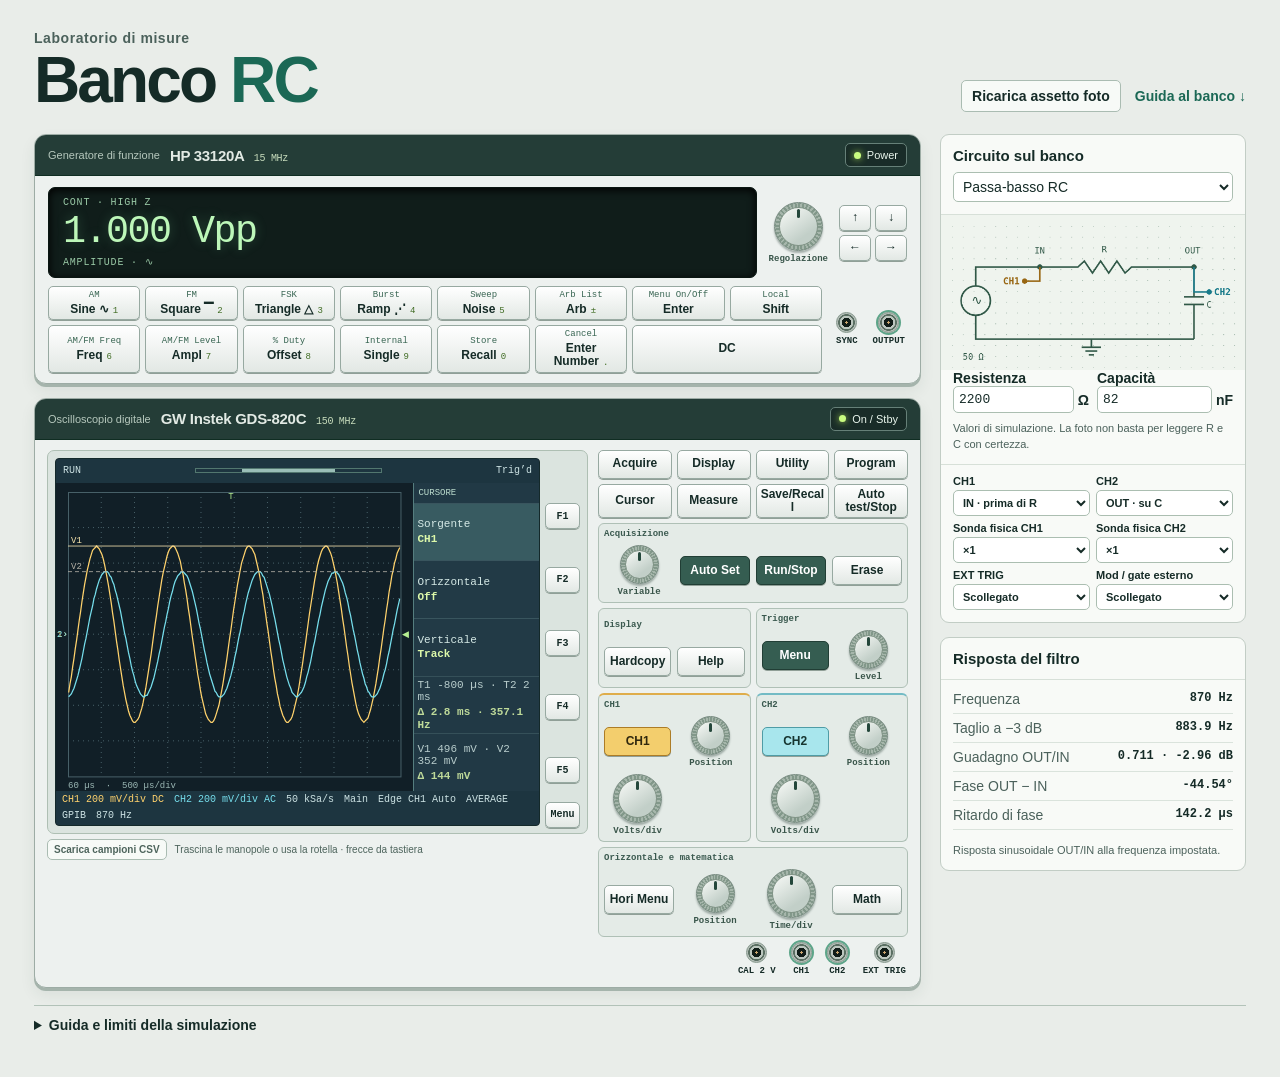
==== index.html @ 1a9d41ec "Aggiunge il simulatore Banco RC" ====
<!doctype html>
<html lang="it">
  <head>
    <meta charset="utf-8" />
    <meta name="viewport" content="width=device-width,initial-scale=1" />
    <title>Banco RC · Laboratorio di misure</title>
    <link rel="stylesheet" href="style.css" />
    <script defer src="physics.js"></script>
    <script defer src="bench.js"></script>
  </head>
  <body>
    <main class="bench">
      <header class="masthead">
        <div>
          <p class="kicker">Laboratorio di misure</p>
          <h1>Banco <em>RC</em></h1>
        </div>
        <div class="mast-actions">
          <button type="button" id="reset-lab">Ricarica assetto foto</button
          ><a href="#guide">Guida al banco ↓</a>
        </div>
      </header>
      <div class="workbench">
        <div class="stack">
          <section class="instrument generator" aria-labelledby="gen-title">
            <header class="rail">
              <span>Generatore di funzione</span>
              <h2 id="gen-title">HP 33120A <small>15 MHz</small></h2>
              <button id="g-power" class="power" title="Accensione generatore">
                <i></i> Power
              </button>
            </header>
            <div class="gen-body">
              <div class="generator-screen" id="generator-screen">
                <div class="g-status" id="g-status"></div>
                <output class="g-reading" id="g-reading"></output>
                <div class="g-bottom" id="g-bottom"></div>
              </div>
              <div class="gen-manual" id="gen-manual"></div>
            </div>
            <div class="gen-bottom">
              <div class="gen-keys" id="gen-keys"></div>
              <div class="g-jacks" id="g-jacks"></div>
            </div>
          </section>
          <section class="instrument scope" aria-labelledby="scope-title">
            <header class="rail">
              <span>Oscilloscopio digitale</span>
              <h2 id="scope-title">
                GW Instek GDS-820C <small>150 MHz</small>
              </h2>
              <button id="s-power" class="power" title="Accensione o standby">
                <i></i> On / Stby
              </button>
            </header>
            <div class="scope-body">
              <div class="scope-left">
                <div class="scope-monitor">
                  <div class="lcd" id="lcd">
                    <div class="lcd-top">
                      <span id="run-state">RUN</span
                      ><span class="memory" aria-hidden="true"></span
                      ><span id="trigger-state"></span>
                    </div>
                    <div class="lcd-body">
                      <canvas
                        id="trace"
                        aria-label="Graticolo e forme d’onda di CH1 e CH2"
                      ></canvas>
                      <div id="screen-menu" class="screen-menu"></div>
                      <pre
                        class="help-pane"
                        id="help-pane"
                        hidden
                        tabindex="0"
                      ></pre>
                    </div>
                    <div class="lcd-status" id="lcd-status"></div>
                  </div>
                  <div id="scope-soft" class="scope-soft"></div>
                </div>
                <div class="under-screen">
                  <button id="csv" type="button">Scarica campioni CSV</button
                  ><span
                    >Trascina le manopole o usa la rotella · frecce da
                    tastiera</span
                  >
                </div>
              </div>
              <div class="scope-controls" id="scope-controls"></div>
            </div>
            <div class="scope-jacks" id="scope-jacks"></div>
          </section>
        </div>
        <aside class="sidebar">
          <section class="lab-card">
            <header>
              <h2>Circuito sul banco</h2>
              <label for="circuit" class="sr-only"
                >Configurazione circuito</label
              ><select id="circuit">
                <option value="rc">Passa-basso RC</option>
                <option value="direct">Collegamento diretto</option>
                <option value="open">Uscita scollegata</option>
              </select>
            </header>
            <canvas
              id="schematic"
              width="560"
              height="286"
              role="img"
              aria-label="Schema elettrico con resistenza in serie, condensatore verso massa e nodi IN e OUT"
            ></canvas>
            <div class="parameter-row" id="parameters">
              <label
                >Resistenza
                <span
                  ><input
                    id="resistance"
                    type="number"
                    min="1"
                    max="10000000"
                    step="any"
                    value="2200"
                  />
                  Ω</span
                ></label
              ><label
                >Capacità
                <span
                  ><input
                    id="capacitance"
                    type="number"
                    min="0.001"
                    max="10000000"
                    step="any"
                    value="82"
                  />
                  nF</span
                ></label
              >
            </div>
            <p class="hint" id="lab-hint">
              Valori di simulazione. La foto non basta per leggere R e C con
              certezza.
            </p>
            <div class="patch" id="patch"></div>
          </section>
          <section class="lab-card">
            <header><h2>Risposta del filtro</h2></header>
            <dl class="results" id="response"></dl>
            <p class="hint" id="response-hint">
              Risposta sinusoidale OUT/IN alla frequenza impostata.
            </p>
          </section>
        </aside>
      </div>
      <p id="notice" class="notice" role="status" hidden></p>
      <details class="guide" id="guide">
        <summary>Guida e limiti della simulazione</summary>
        <div>
          <p>
            <b>Inizia dall’assetto foto.</b> Il generatore imposta 1 Vpp. Sul
            display dell’oscilloscopio si leggono 870 Hz, 200 mV/div sui due
            canali, 500 µs/div, 50 kSa/s, CH1 in DC, CH2 in AC e acquisizione
            Average. Il cablaggio CH1 su IN e CH2 su OUT è ricostruito dal
            montaggio e dalle tracce. High Z, 2,2 kΩ e 82 nF sono scelte del
            preset. La coppia R–C riproduce approssimativamente l’attenuazione e
            lo sfasamento visibili.
          </p>
          <p>
            <b>HP 33120A.</b> Freq, Ampl e Offset scelgono cosa regolare. Usa la
            manopola o Enter Number, poi le cifre verdi e una freccia per
            confermare l’unità. Shift attiva la funzione secondaria. Shift +
            Enter apre il menu. ↑ e ↓ cambiano livello, ← e → scorrono, Enter
            conferma. Shift + ← ritorna all’ultimo comando.
          </p>
          <p>
            <b>GDS-820C.</b> Le funzioni di misura appaiono accanto a F1–F5.
            VARIABLE regola la voce evidenziata. Run/Stop congela il record e
            consente di esplorarlo. Collega il fondo scala sonda del canale
            (Probe) all’attenuazione fisica selezionata nella sezione cablaggio.
          </p>
          <p>
            <b>Modello.</b> L’uscita del generatore ha 50 Ω fisici. Per il
            passa-basso, il carico nominale dei canali è 1 MΩ ∥ 22 pF in
            collegamento diretto. La scheda del filtro mostra il trasferimento
            ai nodi fisici prima dei controlli del display. Le misure a schermo
            derivano dai campioni e dipendono da finestra, trigger e scala.
          </p>
          <p>
            <b>Copertura.</b> La simulazione riproduce il flusso dei controlli
            di banco. Campionamento equivalente, filtri analogici,
            temporizzazione delle modulazioni, algoritmi firmware e sonde
            ×10/×100 sono approssimati. Porte, stampante e calibrazione vengono
            rappresentate come funzioni virtuali. La traduzione del display è
            parziale. I template Go-No Go usano i riferimenti locali, con
            confronto verticale. L’importazione FreeCapture e le porte fisiche
            restano fuori dalla simulazione. Il firmware installato nei due
            esemplari non è leggibile nelle foto.
          </p>
          <p>
            <a
              href="https://www.keysight.com/gn/en/assets/9018-06352/reference-guides/9018-06352.pdf"
              >Keysight 33120A · Quick Reference Guide, p. 1</a
            >
            ·
            <a
              href="https://www.keysight.com/content/dam/keysight/en/doc/gate/user-manuals/9018-04436.pdf"
              >Keysight 33120A · User’s Guide, pp. 3, 19–22, 30–33 e 53–114</a
            >
            ·
            <a
              href="https://www.gwinstek.com/en-US/products/downloadSeriesDownNew/12199/1057"
              >GW Instek GDS-800 · Operation Manual, pp. 12–67 e 73–77</a
            >
          </p>
        </div>
      </details>
    </main>
  </body>
</html>
---- style.css ----
:root {
  color-scheme: light;
  --paper: #e9ede9;
  --ink: #152b27;
  --accent: #1b6855;
  --quiet: #4b615b;
  --lime: #d1f395;
  --screen: #111e27;
  --line: #c2cdc5;
  --ch1: #ffd26c;
  --ch2: #76deec;
  --mono: ui-monospace, "SF Mono", Consolas, monospace;
}
* {
  box-sizing: border-box;
}
body {
  margin: 0;
  background: var(--paper);
  color: var(--ink);
  font-family: "Avenir Next", Avenir, "Segoe UI", sans-serif;
  font-size: 14px;
}
button,
input,
select {
  font: inherit;
}
a {
  color: var(--accent);
}
button {
  cursor: pointer;
}
button:disabled {
  cursor: default;
}
button:focus-visible,
a:focus-visible,
input:focus-visible,
select:focus-visible,
summary:focus-visible {
  outline: 3px solid #26a883;
  outline-offset: 3px;
}
button,
input,
select {
  border-radius: 5px;
}
button {
  color: inherit;
}
button:active {
  translate: 0 1px;
}
.bench {
  max-width: 1450px;
  padding: 30px 34px 44px;
  margin: auto;
}
.masthead {
  display: flex;
  justify-content: space-between;
  align-items: end;
  gap: 16px;
  margin-bottom: 22px;
}
.kicker {
  margin: 0 0 2px;
  color: var(--quiet);
  font-weight: 650;
  letter-spacing: 0.04em;
}
.masthead h1 {
  font-size: clamp(38px, 5vw, 66px);
  line-height: 1;
  letter-spacing: -0.045em;
  margin: 0;
  font-weight: 750;
}
.masthead em {
  color: var(--accent);
  font-style: normal;
}
.mast-actions {
  display: flex;
  gap: 14px;
  align-items: center;
  flex-wrap: wrap;
}
.mast-actions button,
.under-screen button {
  background: #f7faf7;
  border: 1px solid #aabcb2;
  padding: 7px 10px;
  font-weight: 600;
}
.mast-actions a {
  text-decoration: none;
  font-weight: 600;
}
.workbench {
  display: grid;
  grid-template-columns: minmax(0, 1fr) 306px;
  gap: 19px;
  align-items: start;
}
.stack,
.sidebar {
  display: grid;
  gap: 14px;
  min-width: 0;
}
.instrument {
  background: #edf1ef;
  border: 1px solid #9daca5;
  border-radius: 12px;
  overflow: hidden;
  box-shadow:
    0 3px 0 #a5b4ac,
    0 7px 15px #29433814;
  min-width: 0;
}
.rail {
  display: flex;
  gap: 10px;
  align-items: center;
  background: #243d37;
  padding: 8px 13px;
  color: #e2eae4;
  border-bottom: 1px solid #0f2d22;
}
.rail > span {
  font-size: 11px;
  color: #b6c8bd;
}
.rail h2 {
  font-size: 15px;
  margin: 0;
  letter-spacing: -0.02em;
}
.rail small {
  color: #c8ddbd;
  font: 10px var(--mono);
  margin-left: 6px;
  white-space: nowrap;
}
.power {
  margin-left: auto;
  background: #192c28;
  color: #e9f5ec;
  border: 1px solid #668078;
  display: flex;
  align-items: center;
  gap: 6px;
  font-size: 11px;
  padding: 5px 8px;
  white-space: nowrap;
}
.power i {
  width: 7px;
  height: 7px;
  background: #61786c;
  border-radius: 50%;
}
.power.live i {
  background: #c9fc80;
  box-shadow: 0 0 7px #a8d854;
}
.gen-body {
  display: grid;
  grid-template-columns: minmax(0, 1fr) auto;
  gap: 12px;
  padding: 11px 13px 8px;
}
.generator-screen {
  background: #101d1a;
  color: #bdf7b9;
  border: 1px solid #0a1612;
  box-shadow: inset 0 2px 9px #000;
  border-radius: 7px;
  padding: 9px 14px;
  min-height: 91px;
  display: flex;
  flex-direction: column;
  justify-content: space-between;
  font-family: var(--mono);
}
.g-status,
.g-bottom {
  font-size: 10px;
  color: #99c9a6;
  letter-spacing: 0.08em;
  min-height: 1.18em;
}
.g-reading {
  font-size: clamp(23px, 3vw, 39px);
  line-height: 1.2;
  letter-spacing: -0.04em;
  text-shadow: 0 0 12px #70d69c48;
  overflow-wrap: anywhere;
}
.gen-manual {
  display: flex;
  align-items: center;
  gap: 11px;
}
.gen-bottom {
  display: grid;
  grid-template-columns: minmax(0, 1fr) auto;
  padding: 0 13px 10px;
  gap: 12px;
}
.gen-keys {
  display: grid;
  grid-template-columns: repeat(8, minmax(0, 1fr));
  gap: 5px;
}
.key {
  min-width: 0;
  padding: 3px 4px;
  min-height: 33px;
  border: 1px solid #97a9a1;
  background: linear-gradient(#fff, #e2e8e4);
  box-shadow: 0 1px 0 #909f97;
  font-size: clamp(9px, 1vw, 12px);
  font-weight: 640;
  line-height: 1.1;
  overflow-wrap: anywhere;
}
.key .alt {
  display: block;
  font: 9px var(--mono);
  color: #386552;
  margin-bottom: 3px;
}
.key .digit {
  color: #406c24;
  font: 9px var(--mono);
  margin-left: 4px;
}
.key.slate,
.key.active {
  background: #355d51;
  border-color: #213e35;
  color: white;
}
.key.active .alt,
.key.active .digit {
  color: #d0f5ca;
}
.key.ch1.active {
  background: #f3ce6d;
  color: #30280e;
  border-color: #ac7c27;
}
.key.ch2.active {
  background: #a8e6ed;
  color: #163530;
  border-color: #4f9ca6;
}
.arrowpad {
  display: grid;
  grid-template-columns: repeat(2, 32px);
  gap: 4px;
}
.arrowpad .key {
  min-height: 26px;
}
.knob-wrap {
  display: flex;
  flex-direction: column;
  align-items: center;
  justify-content: center;
  gap: 3px;
  min-width: 0;
  text-align: center;
}
.dial {
  width: 39px;
  height: 39px;
  flex: 0 0 auto;
  border-radius: 50%;
  border: 1px solid #778a80;
  background: repeating-conic-gradient(#82988a 0deg 5deg, #a6b6ab 5deg 10deg);
  box-shadow: 0 2px 2px #172e2657;
  position: relative;
  touch-action: none;
  cursor: ns-resize;
  transform: rotate(var(--angle, 0deg));
}
.dial.large {
  width: 49px;
  height: 49px;
}
.dial::before {
  content: "";
  position: absolute;
  inset: 4px;
  border-radius: 50%;
  background: linear-gradient(145deg, #f8faf7, #c2cfc8 72%);
  border: 1px solid #819487;
}
.dial::after {
  content: "";
  position: absolute;
  width: 3px;
  height: 9px;
  top: 6px;
  left: calc(50% - 1.5px);
  background: #24473b;
  border-radius: 3px;
}
.knob-wrap span {
  font: 700 9px var(--mono);
  color: #39554a;
}
.g-jacks,
.scope-jacks {
  display: flex;
  gap: 11px;
  align-items: center;
}
.jack {
  border: 0;
  background: none;
  display: flex;
  flex-direction: column;
  align-items: center;
  gap: 3px;
  font: 700 9px var(--mono);
  padding: 2px;
  white-space: nowrap;
}
.jack i {
  width: 21px;
  height: 21px;
  border-radius: 50%;
  background: radial-gradient(
    circle,
    #caa46d 0 8%,
    #101c17 9% 34%,
    #bcc7bf 36% 49%,
    #5b7063 52% 60%,
    #b4bdb7 64% 77%,
    #596e61 78%
  );
  border: 1px solid #83968a;
}
.jack.connected i {
  box-shadow: 0 0 0 2px #5da589;
}
.scope-body {
  display: grid;
  grid-template-columns: minmax(0, 1fr) 36%;
  gap: 10px;
  padding: 10px 12px 0;
}
.scope-monitor {
  display: grid;
  grid-template-columns: minmax(0, 1fr) 35px;
  gap: 5px;
  background: #dbe4df;
  border: 1px solid #aebfb3;
  padding: 7px;
  border-radius: 7px;
}
.lcd {
  background: var(--screen);
  border: 1px solid #14292a;
  border-radius: 4px;
  overflow: hidden;
  color: #cce2e3;
  font: 10px var(--mono);
  min-width: 0;
}
.lcd-top {
  height: 24px;
  display: flex;
  gap: 7px;
  align-items: center;
  justify-content: space-between;
  padding: 0 7px;
  background: #1d3540;
  white-space: nowrap;
}
.memory {
  height: 5px;
  width: 40%;
  border: 1px solid #52776f;
  position: relative;
}
.memory::before {
  content: "";
  position: absolute;
  inset: 0 25%;
  background: #9abeb7;
}
.lcd-body {
  position: relative;
  display: grid;
  grid-template-columns: minmax(0, 1fr) 26%;
  height: clamp(218px, 24vw, 311px);
}
.no-menu .lcd-body {
  grid-template-columns: minmax(0, 1fr);
}
#trace {
  width: 100%;
  height: 100%;
  display: block;
  min-width: 0;
}
.screen-menu {
  background: #213945;
  display: grid;
  grid-template-rows: 20px repeat(5, minmax(0, 1fr));
  min-width: 0;
  border-left: 1px solid #557e7f;
}
.screen-menu[hidden],
.help-pane[hidden],
.notice[hidden] {
  display: none;
}
.screen-title {
  padding: 5px 4px;
  color: #bddecf;
  font-size: 9px;
  white-space: nowrap;
  overflow: hidden;
  text-overflow: ellipsis;
}
.softrow {
  border: 0;
  border-top: 1px solid #39555e;
  padding: 2px 3px;
  text-align: left;
  background: #223a46;
  color: #d5e9e6;
  border-radius: 0;
  white-space: normal;
  overflow: hidden;
  font: clamp(8px, 0.9vw, 11px) / 1.15 var(--mono);
}
.softrow b {
  display: block;
  margin-top: 2px;
  color: #ddf9aa;
  font-weight: 550;
  overflow-wrap: anywhere;
}
.softrow.selected {
  background: #385b61;
}
.softrow:disabled {
  opacity: 0.84;
}
.scope-soft {
  padding-top: 29px;
  display: grid;
  grid-template-rows: repeat(5, 1fr) 22px;
  gap: 4px;
  align-items: center;
}
.scope-soft .key {
  font: 700 10px var(--mono);
  min-height: 26px;
}
.lcd-status {
  display: flex;
  flex-wrap: wrap;
  align-items: center;
  gap: 5px 10px;
  min-height: 30px;
  padding: 4px 6px;
  background: #1d3540;
  line-height: 1.1;
}
.lcd-status span:first-child {
  color: var(--ch1);
}
.lcd-status span:nth-child(2) {
  color: var(--ch2);
}
.lcd.off .lcd-top,
.lcd.off .lcd-body,
.lcd.off .lcd-status {
  visibility: hidden;
}
.scope-controls {
  display: grid;
  grid-template-columns: repeat(4, minmax(0, 1fr));
  align-content: start;
  gap: 5px;
}
.scope-controls .key {
  min-height: 29px;
}
.control-group {
  grid-column: span 2;
  border: 1px solid #afc0b6;
  border-radius: 6px;
  padding: 5px;
  display: grid;
  grid-template-columns: repeat(2, minmax(0, 1fr));
  gap: 6px;
  align-items: center;
  background: #e4ebe7;
  min-width: 0;
}
.control-group.full {
  grid-column: span 4;
  grid-template-columns: repeat(4, minmax(0, 1fr));
}
.control-group h3 {
  grid-column: 1/-1;
  margin: 0;
  font: 700 9px var(--mono);
  color: #3a594f;
}
.section-ch1 {
  border-top: 2px solid #dfad4b;
}
.section-ch2 {
  border-top: 2px solid #73bbc5;
}
.span2 {
  grid-column: span 2;
}
.under-screen {
  display: flex;
  align-items: center;
  gap: 8px;
  flex-wrap: wrap;
  padding-top: 5px;
  color: #4d645c;
  font-size: 10px;
}
.under-screen button {
  padding: 4px 6px;
}
.scope-jacks {
  padding: 3px 12px 9px;
  justify-content: flex-end;
}
.lab-card {
  background: #f8faf7;
  border: 1px solid var(--line);
  border-radius: 9px;
  overflow: hidden;
}
.lab-card header {
  padding: 12px;
  display: grid;
  gap: 8px;
  border-bottom: 1px solid #d7e0d8;
}
.lab-card h2 {
  font-size: 15px;
  margin: 0;
}
.lab-card select,
.lab-card input {
  width: 100%;
  background: #fff;
  border: 1px solid #abbeb1;
  color: var(--ink);
  min-width: 0;
  padding: 5px;
}
.lab-card label {
  font-weight: 600;
}
.parameter-row {
  display: grid;
  grid-template-columns: 1fr 1fr;
  gap: 8px;
  padding: 0 12px;
}
.parameter-row label span {
  display: flex;
  align-items: center;
  gap: 4px;
}
.parameter-row input {
  font: 13px var(--mono);
}
#schematic {
  width: 100%;
  height: auto;
  display: block;
}
.hint {
  font-size: 11px;
  line-height: 1.4;
  color: var(--quiet);
  margin: 8px 12px 12px;
}
.patch {
  display: grid;
  grid-template-columns: 1fr 1fr;
  gap: 6px;
  padding: 10px 12px 12px;
  border-top: 1px solid #d7e0d8;
  font-size: 11px;
}
.patch label {
  display: grid;
  gap: 3px;
}
.results {
  margin: 0;
  padding: 5px 12px;
}
.results div {
  display: flex;
  justify-content: space-between;
  gap: 6px;
  padding: 6px 0;
  border-bottom: 1px solid #dae3dc;
}
.results dt {
  color: var(--quiet);
}
.results dd {
  margin: 0;
  font: 600 12px var(--mono);
  text-align: right;
}
.guide {
  margin-top: 17px;
  border-top: 1px solid #b3c3b9;
  padding-top: 11px;
}
.guide summary {
  font-weight: 650;
  cursor: pointer;
}
.guide div {
  max-width: 82ch;
}
.help-pane {
  margin: 0;
  position: absolute;
  inset: 0 26% 0 0;
  overflow: auto;
  white-space: pre-wrap;
  padding: 10px;
  background: #172b35;
  line-height: 1.6;
}
.no-menu .help-pane {
  right: 0;
}
.notice {
  position: fixed;
  bottom: 14px;
  right: 14px;
  z-index: 5;
  background: #233b35;
  color: #f5faf5;
  padding: 10px 14px;
  border-radius: 7px;
  max-width: min(400px, 90vw);
  box-shadow: 0 2px 8px #192b27;
}
.sr-only {
  position: absolute;
  width: 1px;
  height: 1px;
  overflow: hidden;
  clip-path: inset(50%);
}
@media (max-width: 1200px) {
  .workbench {
    grid-template-columns: minmax(0, 1fr) 250px;
  }
  .bench {
    padding-inline: 22px;
  }
}
@media (max-width: 1000px) {
  .workbench {
    grid-template-columns: 1fr;
  }
  .sidebar {
    grid-template-columns: 1fr 1fr;
  }
  .lcd-body {
    height: clamp(230px, 34vw, 330px);
  }
  .key {
    font-size: 11px;
  }
}
@media (max-width: 620px) {
  .bench {
    padding: 15px 9px 25px;
  }
  .mast-actions {
    font-size: 11px;
    gap: 6px;
    justify-content: end;
  }
  .masthead {
    align-items: center;
  }
  .rail > span {
    display: none;
  }
  .gen-keys {
    grid-template-columns: repeat(4, minmax(0, 1fr));
  }
  .gen-body,
  .gen-bottom {
    padding-inline: 8px;
    gap: 6px;
  }
  .generator-screen {
    padding-inline: 7px;
  }
  .scope-body {
    grid-template-columns: 1fr;
    padding-inline: 6px;
  }
  .scope-controls .key {
    min-height: 33px;
  }
  .scope-controls {
    grid-template-columns: repeat(4, minmax(0, 1fr));
  }
  .control-group.full {
    grid-template-columns: repeat(4, minmax(0, 1fr));
  }
  .sidebar {
    grid-template-columns: 1fr;
  }
  .lcd-body {
    height: 230px;
  }
  .screen-title {
    font-size: 8px;
  }
  .softrow {
    font-size: 9px;
  }
}
dialog {
  border: 1px solid #9eafa6;
  border-radius: 9px;
  box-shadow: 0 10px 35px #152b2744;
  background: #f7faf7;
  color: var(--ink);
  padding: 17px;
  max-width: min(360px, 90vw);
}
dialog::backdrop {
  background: #10272066;
}
dialog h2 {
  margin: 0;
  font-size: 18px;
}
dialog form,
dialog label {
  display: grid;
  gap: 8px;
}
dialog form > div {
  display: flex;
  justify-content: flex-end;
  gap: 8px;
}
dialog input,
dialog select {
  padding: 5px;
  border: 1px solid #a6b9af;
  color: var(--ink);
  background: white;
}

@media (max-width: 620px) {
  .masthead h1 {
    white-space: nowrap;
  }
}
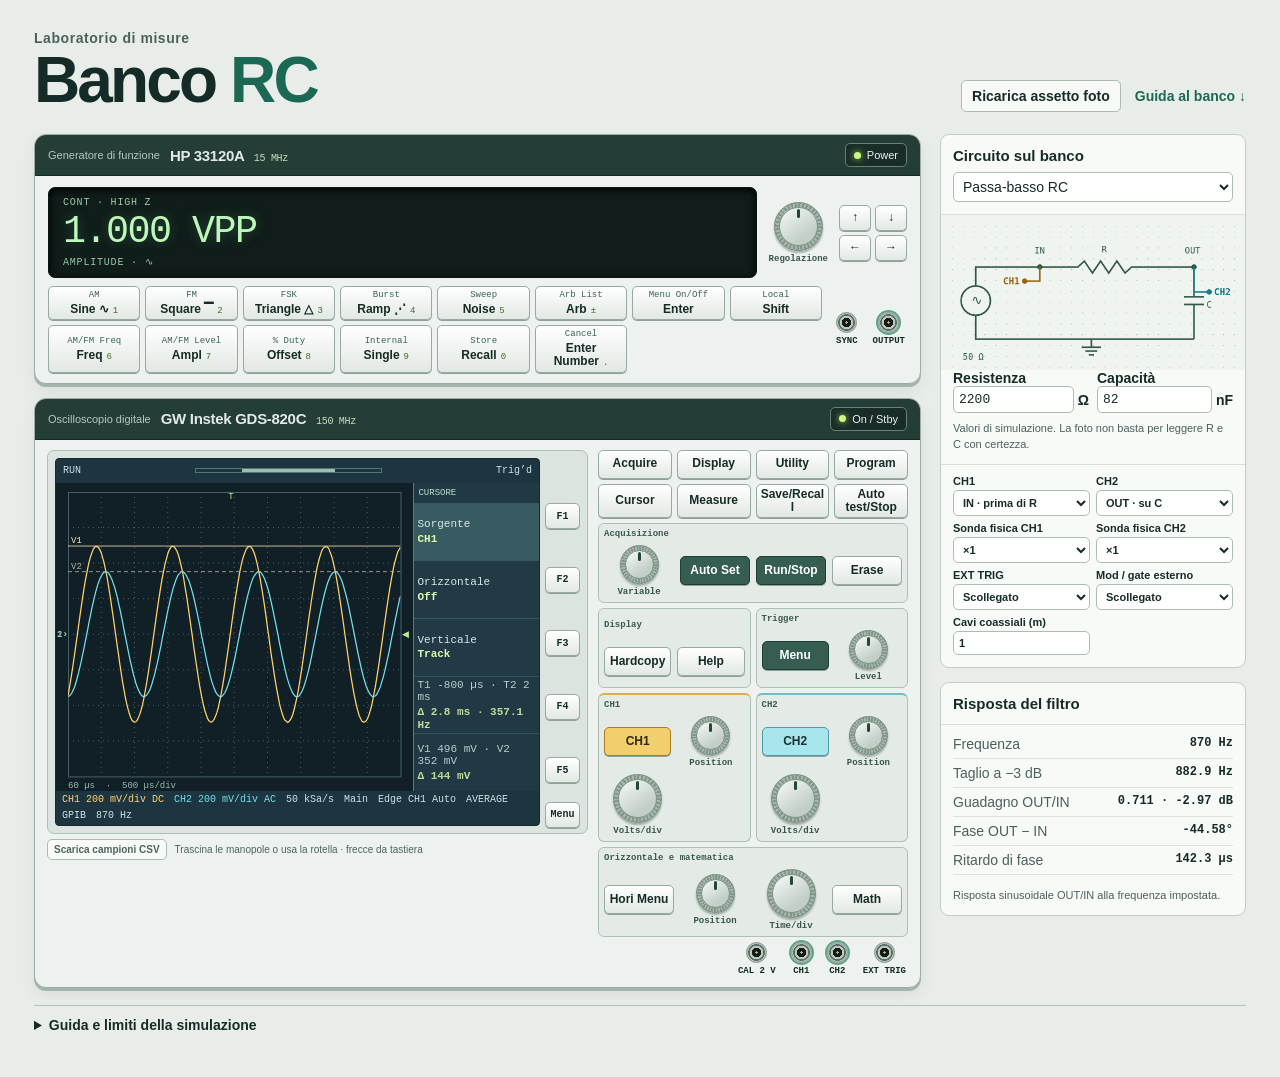
==== commit e3e12ded: "Rende l'acquisizione dell'oscilloscopio fedele allo strumento Campionamento secondo la tabella 5-2 d" ====
--- a/index.html
+++ b/index.html
@@ -182,22 +182,37 @@
             (Probe) all’attenuazione fisica selezionata nella sezione cablaggio.
           </p>
           <p>
-            <b>Modello.</b> L’uscita del generatore ha 50 Ω fisici. Per il
-            passa-basso, il carico nominale dei canali è 1 MΩ ∥ 22 pF in
-            collegamento diretto. La scheda del filtro mostra il trasferimento
-            ai nodi fisici prima dei controlli del display. Le misure a schermo
-            derivano dai campioni e dipendono da finestra, trigger e scala.
+            <b>Acquisizione.</b> Come nel GDS-820C reale, la frequenza di
+            campionamento dipende da Time/div e dalla lunghezza della memoria
+            (tabella 5-2 del manuale): con 500 punti vale 25 campioni per
+            divisione, fino a 100 MSa/s, e sotto 250 ns/div si passa al tempo
+            equivalente. L’ADC è a 8 bit con 25 livelli per divisione e satura
+            oltre ±5,12 divisioni. Il trigger è analogico e la memoria circolare
+            deve riempire pre-trigger e post-trigger prima di mostrare la
+            traccia: a 100 ms/div servono 2 s. Lo strumento elabora sempre 500
+            punti e ne disegna 25 per divisione; misure e FFT usano i 500 punti.
+            Con l’acquisizione ferma si esplora il record fino a sette scatti
+            più veloci di Time/div. In Sample il campionamento lento produce
+            aliasing; Peak Detect conserva gli estremi; Average fa la media di N
+            acquisizioni.
+          </p>
+          <p>
+            <b>Modello fisico.</b> Il generatore ha 50 Ω d’uscita. Ogni ingresso
+            vale 1 MΩ ∥ 22 pF, la sonda ×10 10 MΩ ∥ 13 pF. I cavi coassiali
+            aggiungono circa 101 pF/m e limitano banda e tempo di salita: con
+            circa 2 m di cavo si ritrovano i 23 ns e il taglio vicino a 15 MHz
+            misurati in laboratorio. Lo stadio d’ingresso ha banda di 150 MHz
+            (20 MHz con BW Limit) e in AC un passa-alto a 10 Hz. Un piccolo
+            rumore d’ingresso, stimato, rende visibili quantizzazione e medie.
           </p>
           <p>
             <b>Copertura.</b> La simulazione riproduce il flusso dei controlli
-            di banco. Campionamento equivalente, filtri analogici,
-            temporizzazione delle modulazioni, algoritmi firmware e sonde
-            ×10/×100 sono approssimati. Porte, stampante e calibrazione vengono
-            rappresentate come funzioni virtuali. La traduzione del display è
-            parziale. I template Go-No Go usano i riferimenti locali, con
-            confronto verticale. L’importazione FreeCapture e le porte fisiche
-            restano fuori dalla simulazione. Il firmware installato nei due
-            esemplari non è leggibile nelle foto.
+            di banco. Restano approssimati gli algoritmi firmware, il tempo di
+            salita intrinseco del generatore (dichiarato solo come inferiore a
+            20 ns) e le sonde ×100. Porte, stampante e calibrazione sono
+            virtuali. L’importazione FreeCapture e le porte fisiche restano
+            fuori dalla simulazione. Il DC del 33120A si ottiene tenendo premuto
+            Offset per più di 2 s, come sullo strumento.
           </p>
           <p>
             <a
--- a/style.css
+++ b/style.css
@@ -394,7 +394,7 @@
 .memory::before {
   content: "";
   position: absolute;
-  inset: 0 25%;
+  inset: 0 var(--view-right, 25%) 0 var(--view-left, 25%);
   background: #9abeb7;
 }
 .lcd-body {
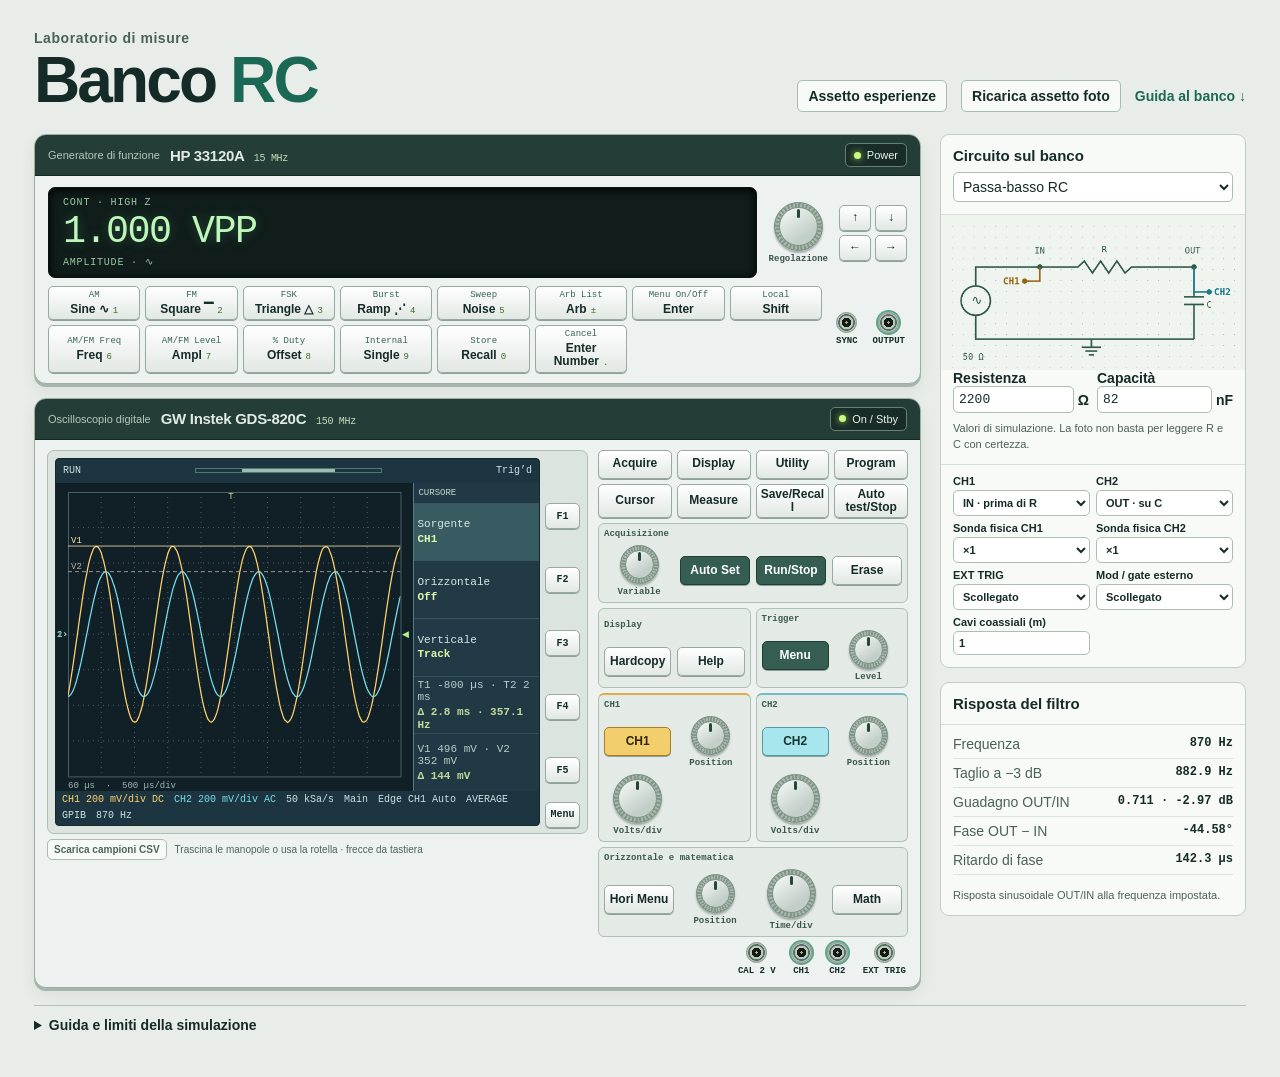
==== commit 95eeb43f: "Corregge gli errori trovati dalla revisione con cinque agenti Generatore: frecce di unità in V e in " ====
--- a/index.html
+++ b/index.html
@@ -16,7 +16,8 @@
           <h1>Banco <em>RC</em></h1>
         </div>
         <div class="mast-actions">
-          <button type="button" id="reset-lab">Ricarica assetto foto</button
+          <button type="button" id="lab-preset">Assetto esperienze</button
+          ><button type="button" id="reset-lab">Ricarica assetto foto</button
           ><a href="#guide">Guida al banco ↓</a>
         </div>
       </header>
--- a/style.css
+++ b/style.css
@@ -193,6 +193,20 @@
   color: #99c9a6;
   letter-spacing: 0.08em;
   min-height: 1.18em;
+}
+.g-reading .flash {
+  animation: digit-flash 1s steps(1) infinite;
+}
+@keyframes digit-flash {
+  50% {
+    opacity: 0.25;
+  }
+}
+@media (prefers-reduced-motion: reduce) {
+  .g-reading .flash {
+    animation: none;
+    text-decoration: underline;
+  }
 }
 .g-reading {
   font-size: clamp(23px, 3vw, 39px);
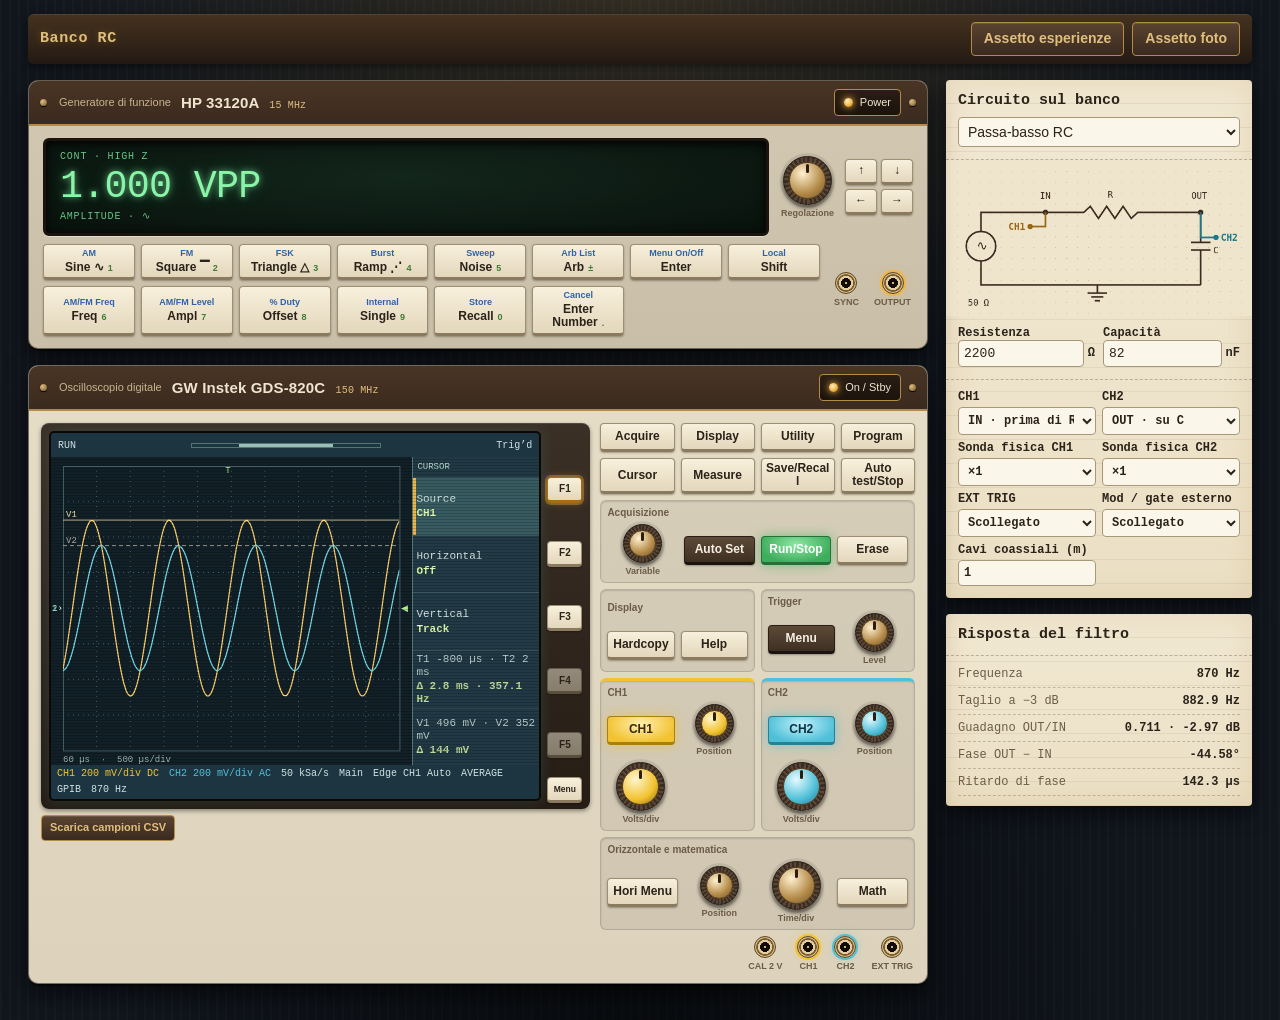
==== commit f4f841d4: "Rifà l'aspetto in stile laboratorio retrò Toglie il titolo, le note e la guida in fondo e lascia una" ====
--- a/index.html
+++ b/index.html
@@ -10,15 +10,11 @@
   </head>
   <body>
     <main class="bench">
-      <header class="masthead">
-        <div>
-          <p class="kicker">Laboratorio di misure</p>
-          <h1>Banco <em>RC</em></h1>
-        </div>
-        <div class="mast-actions">
+      <header class="toolbar">
+        <span class="product">Banco RC</span>
+        <div class="toolbar-actions">
           <button type="button" id="lab-preset">Assetto esperienze</button
-          ><button type="button" id="reset-lab">Ricarica assetto foto</button
-          ><a href="#guide">Guida al banco ↓</a>
+          ><button type="button" id="reset-lab">Assetto foto</button>
         </div>
       </header>
       <div class="workbench">
@@ -81,11 +77,7 @@
                   <div id="scope-soft" class="scope-soft"></div>
                 </div>
                 <div class="under-screen">
-                  <button id="csv" type="button">Scarica campioni CSV</button
-                  ><span
-                    >Trascina le manopole o usa la rotella · frecce da
-                    tastiera</span
-                  >
+                  <button id="csv" type="button">Scarica campioni CSV</button>
                 </div>
               </div>
               <div class="scope-controls" id="scope-controls"></div>
@@ -141,98 +133,15 @@
                 ></label
               >
             </div>
-            <p class="hint" id="lab-hint">
-              Valori di simulazione. La foto non basta per leggere R e C con
-              certezza.
-            </p>
             <div class="patch" id="patch"></div>
           </section>
           <section class="lab-card">
             <header><h2>Risposta del filtro</h2></header>
             <dl class="results" id="response"></dl>
-            <p class="hint" id="response-hint">
-              Risposta sinusoidale OUT/IN alla frequenza impostata.
-            </p>
           </section>
         </aside>
       </div>
       <p id="notice" class="notice" role="status" hidden></p>
-      <details class="guide" id="guide">
-        <summary>Guida e limiti della simulazione</summary>
-        <div>
-          <p>
-            <b>Inizia dall’assetto foto.</b> Il generatore imposta 1 Vpp. Sul
-            display dell’oscilloscopio si leggono 870 Hz, 200 mV/div sui due
-            canali, 500 µs/div, 50 kSa/s, CH1 in DC, CH2 in AC e acquisizione
-            Average. Il cablaggio CH1 su IN e CH2 su OUT è ricostruito dal
-            montaggio e dalle tracce. High Z, 2,2 kΩ e 82 nF sono scelte del
-            preset. La coppia R–C riproduce approssimativamente l’attenuazione e
-            lo sfasamento visibili.
-          </p>
-          <p>
-            <b>HP 33120A.</b> Freq, Ampl e Offset scelgono cosa regolare. Usa la
-            manopola o Enter Number, poi le cifre verdi e una freccia per
-            confermare l’unità. Shift attiva la funzione secondaria. Shift +
-            Enter apre il menu. ↑ e ↓ cambiano livello, ← e → scorrono, Enter
-            conferma. Shift + ← ritorna all’ultimo comando.
-          </p>
-          <p>
-            <b>GDS-820C.</b> Le funzioni di misura appaiono accanto a F1–F5.
-            VARIABLE regola la voce evidenziata. Run/Stop congela il record e
-            consente di esplorarlo. Collega il fondo scala sonda del canale
-            (Probe) all’attenuazione fisica selezionata nella sezione cablaggio.
-          </p>
-          <p>
-            <b>Acquisizione.</b> Come nel GDS-820C reale, la frequenza di
-            campionamento dipende da Time/div e dalla lunghezza della memoria
-            (tabella 5-2 del manuale): con 500 punti vale 25 campioni per
-            divisione, fino a 100 MSa/s, e sotto 250 ns/div si passa al tempo
-            equivalente. L’ADC è a 8 bit con 25 livelli per divisione e satura
-            oltre ±5,12 divisioni. Il trigger è analogico e la memoria circolare
-            deve riempire pre-trigger e post-trigger prima di mostrare la
-            traccia: a 100 ms/div servono 2 s. Lo strumento elabora sempre 500
-            punti e ne disegna 25 per divisione; misure e FFT usano i 500 punti.
-            Con l’acquisizione ferma si esplora il record fino a sette scatti
-            più veloci di Time/div. In Sample il campionamento lento produce
-            aliasing; Peak Detect conserva gli estremi; Average fa la media di N
-            acquisizioni.
-          </p>
-          <p>
-            <b>Modello fisico.</b> Il generatore ha 50 Ω d’uscita. Ogni ingresso
-            vale 1 MΩ ∥ 22 pF, la sonda ×10 10 MΩ ∥ 13 pF. I cavi coassiali
-            aggiungono circa 101 pF/m e limitano banda e tempo di salita: con
-            circa 2 m di cavo si ritrovano i 23 ns e il taglio vicino a 15 MHz
-            misurati in laboratorio. Lo stadio d’ingresso ha banda di 150 MHz
-            (20 MHz con BW Limit) e in AC un passa-alto a 10 Hz. Un piccolo
-            rumore d’ingresso, stimato, rende visibili quantizzazione e medie.
-          </p>
-          <p>
-            <b>Copertura.</b> La simulazione riproduce il flusso dei controlli
-            di banco. Restano approssimati gli algoritmi firmware, il tempo di
-            salita intrinseco del generatore (dichiarato solo come inferiore a
-            20 ns) e le sonde ×100. Porte, stampante e calibrazione sono
-            virtuali. L’importazione FreeCapture e le porte fisiche restano
-            fuori dalla simulazione. Il DC del 33120A si ottiene tenendo premuto
-            Offset per più di 2 s, come sullo strumento.
-          </p>
-          <p>
-            <a
-              href="https://www.keysight.com/gn/en/assets/9018-06352/reference-guides/9018-06352.pdf"
-              >Keysight 33120A · Quick Reference Guide, p. 1</a
-            >
-            ·
-            <a
-              href="https://www.keysight.com/content/dam/keysight/en/doc/gate/user-manuals/9018-04436.pdf"
-              >Keysight 33120A · User’s Guide, pp. 3, 19–22, 30–33 e 53–114</a
-            >
-            ·
-            <a
-              href="https://www.gwinstek.com/en-US/products/downloadSeriesDownNew/12199/1057"
-              >GW Instek GDS-800 · Operation Manual, pp. 12–67 e 73–77</a
-            >
-          </p>
-        </div>
-      </details>
     </main>
   </body>
 </html>
--- a/style.css
+++ b/style.css
@@ -1,33 +1,54 @@
+/* Banco RC: laboratorio retrò in penombra. Legno scuro, bachelite crema,
+   ottone, spie a incandescenza e fosfori verdi. Solo estetica: la
+   disposizione dei comandi resta quella degli strumenti. */
 :root {
-  color-scheme: light;
-  --paper: #e9ede9;
-  --ink: #152b27;
-  --accent: #1b6855;
-  --quiet: #4b615b;
-  --lime: #d1f395;
+  color-scheme: dark;
+  --night: #11161d;
+  --wood: #3a2a1f;
+  --wood-dark: #241a13;
+  --brass: #b48a48;
+  --brass-light: #e0bf7d;
+  --lamp: #f2b544;
+  --lamp-soft: #f2b54455;
+  --bakelite: #efe5cf;
+  --bakelite-edge: #9d8f74;
+  --hp-panel: #c9bea7;
+  --gw-panel: #ddd3bc;
+  --parchment: #ebe0c5;
+  --ink: #2b2219;
+  --ink-quiet: #6b5c47;
+  --shift: #2f62a8;
+  --digit: #3e7d34;
+  --vfd: #8af5a8;
+  --ch1: #f2c230;
+  --ch2: #4fc0d8;
+  --run: #3fae5c;
+  --stop: #d2483c;
   --screen: #111e27;
-  --line: #c2cdc5;
-  --ch1: #ffd26c;
-  --ch2: #76deec;
-  --mono: ui-monospace, "SF Mono", Consolas, monospace;
+  --ui: "Trebuchet MS", "Gill Sans", "Segoe UI", sans-serif;
+  --type: "Courier New", Courier, monospace;
+  --display: ui-monospace, "SF Mono", Consolas, monospace;
 }
 * {
   box-sizing: border-box;
 }
 body {
   margin: 0;
-  background: var(--paper);
-  color: var(--ink);
-  font-family: "Avenir Next", Avenir, "Segoe UI", sans-serif;
-  font-size: 14px;
+  min-height: 100vh;
+  color: var(--bakelite);
+  font: 14px/1.4 var(--ui);
+  background-color: var(--night);
+  background-image:
+    radial-gradient(ellipse 70% 55% at 50% 0%, #f2b54424, transparent 70%),
+    radial-gradient(ellipse at 50% 120%, #00000099, transparent 60%),
+    repeating-linear-gradient(90deg, #ffffff05 0 2px, transparent 2px 9px);
 }
 button,
 input,
 select {
   font: inherit;
-}
-a {
-  color: var(--accent);
+  color: inherit;
+  border-radius: 4px;
 }
 button {
   cursor: pointer;
@@ -38,161 +59,213 @@
 button:focus-visible,
 a:focus-visible,
 input:focus-visible,
-select:focus-visible,
-summary:focus-visible {
-  outline: 3px solid #26a883;
-  outline-offset: 3px;
-}
-button,
-input,
-select {
-  border-radius: 5px;
-}
-button {
-  color: inherit;
-}
-button:active {
-  translate: 0 1px;
+select:focus-visible {
+  outline: 2px solid var(--lamp);
+  outline-offset: 2px;
+  box-shadow: 0 0 0 5px var(--lamp-soft);
 }
 .bench {
   max-width: 1450px;
-  padding: 30px 34px 44px;
   margin: auto;
-}
-.masthead {
-  display: flex;
+  padding: 14px 28px 36px;
+}
+
+/* Barra superiore: un listello di legno con due interruttori in ottone. */
+.toolbar {
+  display: flex;
+  align-items: center;
   justify-content: space-between;
-  align-items: end;
-  gap: 16px;
-  margin-bottom: 22px;
-}
-.kicker {
-  margin: 0 0 2px;
-  color: var(--quiet);
-  font-weight: 650;
+  gap: 12px;
+  margin-bottom: 16px;
+  padding: 8px 12px;
+  border-radius: 6px;
+  background: linear-gradient(#45321f, var(--wood-dark));
+  box-shadow:
+    inset 0 1px 0 #ffffff14,
+    0 3px 10px #00000080;
+}
+.product {
+  font: 600 15px var(--type);
   letter-spacing: 0.04em;
-}
-.masthead h1 {
-  font-size: clamp(38px, 5vw, 66px);
-  line-height: 1;
-  letter-spacing: -0.045em;
-  margin: 0;
-  font-weight: 750;
-}
-.masthead em {
-  color: var(--accent);
-  font-style: normal;
-}
-.mast-actions {
-  display: flex;
-  gap: 14px;
-  align-items: center;
+  color: var(--brass-light);
+  text-shadow: 0 0 8px #f2b54440;
+}
+.toolbar-actions {
+  display: flex;
+  gap: 8px;
   flex-wrap: wrap;
 }
-.mast-actions button,
+.toolbar-actions button,
 .under-screen button {
-  background: #f7faf7;
-  border: 1px solid #aabcb2;
-  padding: 7px 10px;
+  padding: 6px 12px;
+  border: 1px solid var(--brass);
+  background: linear-gradient(#5a4330, #3a2a1f);
+  color: var(--brass-light);
   font-weight: 600;
-}
-.mast-actions a {
-  text-decoration: none;
-  font-weight: 600;
-}
+  box-shadow: inset 0 1px 0 #ffffff1c;
+  transition:
+    background-color 0.15s,
+    box-shadow 0.15s,
+    color 0.15s;
+}
+.toolbar-actions button:hover,
+.under-screen button:hover:not(:disabled) {
+  color: #fff3d6;
+  box-shadow:
+    inset 0 1px 0 #ffffff26,
+    0 0 10px var(--lamp-soft);
+}
+.toolbar-actions button:active,
+.under-screen button:active:not(:disabled) {
+  translate: 0 1px;
+  box-shadow: inset 0 2px 4px #00000080;
+}
+.under-screen button:disabled {
+  opacity: 0.45;
+}
+
 .workbench {
   display: grid;
   grid-template-columns: minmax(0, 1fr) 306px;
-  gap: 19px;
+  gap: 18px;
   align-items: start;
 }
 .stack,
 .sidebar {
   display: grid;
-  gap: 14px;
+  gap: 16px;
   min-width: 0;
 }
+
+/* Strumenti: pannelli di bachelite con cornice di legno e viti d'ottone. */
 .instrument {
-  background: #edf1ef;
-  border: 1px solid #9daca5;
-  border-radius: 12px;
+  position: relative;
+  min-width: 0;
   overflow: hidden;
-  box-shadow:
-    0 3px 0 #a5b4ac,
-    0 7px 15px #29433814;
-  min-width: 0;
+  color: var(--ink);
+  border-radius: 10px;
+  border: 1px solid #00000080;
+  box-shadow:
+    inset 0 1px 0 #ffffff66,
+    0 10px 24px #000000a6,
+    0 2px 0 #00000080;
+}
+.generator {
+  background: linear-gradient(#d3c8b1, var(--hp-panel));
+}
+.scope {
+  background: linear-gradient(#e6ddc7, var(--gw-panel));
 }
 .rail {
-  display: flex;
+  position: relative;
+  display: flex;
+  align-items: center;
   gap: 10px;
-  align-items: center;
-  background: #243d37;
-  padding: 8px 13px;
-  color: #e2eae4;
-  border-bottom: 1px solid #0f2d22;
+  padding: 8px 14px 8px 30px;
+  color: var(--bakelite);
+  background: linear-gradient(#4a3524, var(--wood));
+  border-bottom: 2px solid var(--brass);
+}
+.rail::before,
+.rail::after {
+  content: "";
+  position: absolute;
+  top: 50%;
+  width: 7px;
+  height: 7px;
+  margin-top: -3.5px;
+  border-radius: 50%;
+  background: radial-gradient(circle at 35% 35%, var(--brass-light), #6c5228);
+  box-shadow: 0 1px 1px #000;
+}
+.rail::before {
+  left: 11px;
+}
+.rail::after {
+  right: 11px;
 }
 .rail > span {
   font-size: 11px;
-  color: #b6c8bd;
+  color: #c9b48f;
 }
 .rail h2 {
-  font-size: 15px;
   margin: 0;
-  letter-spacing: -0.02em;
+  font: 700 15px var(--ui);
+  letter-spacing: 0.01em;
 }
 .rail small {
-  color: #c8ddbd;
-  font: 10px var(--mono);
   margin-left: 6px;
+  font: 10px var(--type);
+  color: var(--brass-light);
   white-space: nowrap;
 }
 .power {
   margin-left: auto;
-  background: #192c28;
-  color: #e9f5ec;
-  border: 1px solid #668078;
-  display: flex;
-  align-items: center;
-  gap: 6px;
+  margin-right: 12px;
+  display: flex;
+  align-items: center;
+  gap: 7px;
+  padding: 5px 9px;
   font-size: 11px;
-  padding: 5px 8px;
   white-space: nowrap;
+  color: var(--bakelite);
+  background: linear-gradient(#2a1e15, #1b130d);
+  border: 1px solid var(--brass);
 }
 .power i {
-  width: 7px;
-  height: 7px;
-  background: #61786c;
+  width: 9px;
+  height: 9px;
   border-radius: 50%;
+  background: #4b2c22;
+  box-shadow: inset 0 1px 2px #000;
+  transition:
+    background-color 0.2s,
+    box-shadow 0.2s;
 }
 .power.live i {
-  background: #c9fc80;
-  box-shadow: 0 0 7px #a8d854;
-}
+  background: radial-gradient(circle at 40% 35%, #fff2c8, var(--lamp) 55%, #b46d12);
+  box-shadow:
+    0 0 6px var(--lamp),
+    0 0 14px var(--lamp-soft);
+}
+
+/* Generatore: display a fluorescenza e legende blu (Shift) e verdi (cifre). */
 .gen-body {
   display: grid;
   grid-template-columns: minmax(0, 1fr) auto;
   gap: 12px;
-  padding: 11px 13px 8px;
+  padding: 12px 14px 8px;
 }
 .generator-screen {
-  background: #101d1a;
-  color: #bdf7b9;
-  border: 1px solid #0a1612;
-  box-shadow: inset 0 2px 9px #000;
-  border-radius: 7px;
-  padding: 9px 14px;
-  min-height: 91px;
   display: flex;
   flex-direction: column;
   justify-content: space-between;
-  font-family: var(--mono);
+  min-height: 91px;
+  padding: 9px 14px;
+  font-family: var(--display);
+  color: var(--vfd);
+  background: radial-gradient(ellipse at 50% 40%, #13261c, #08110c);
+  border: 3px solid #1b130d;
+  border-radius: 6px;
+  box-shadow:
+    inset 0 2px 10px #000,
+    0 1px 0 #ffffff66;
 }
 .g-status,
 .g-bottom {
+  min-height: 1.18em;
   font-size: 10px;
-  color: #99c9a6;
   letter-spacing: 0.08em;
-  min-height: 1.18em;
+  color: #67c486;
+}
+.g-reading {
+  font-size: clamp(23px, 3vw, 39px);
+  line-height: 1.2;
+  letter-spacing: -0.02em;
+  text-shadow:
+    0 0 6px #8af5a8aa,
+    0 0 18px #3ddc7a55;
+  overflow-wrap: anywhere;
 }
 .g-reading .flash {
   animation: digit-flash 1s steps(1) infinite;
@@ -208,13 +281,6 @@
     text-decoration: underline;
   }
 }
-.g-reading {
-  font-size: clamp(23px, 3vw, 39px);
-  line-height: 1.2;
-  letter-spacing: -0.04em;
-  text-shadow: 0 0 12px #70d69c48;
-  overflow-wrap: anywhere;
-}
 .gen-manual {
   display: flex;
   align-items: center;
@@ -223,56 +289,142 @@
 .gen-bottom {
   display: grid;
   grid-template-columns: minmax(0, 1fr) auto;
-  padding: 0 13px 10px;
   gap: 12px;
+  padding: 0 14px 12px;
 }
 .gen-keys {
   display: grid;
   grid-template-columns: repeat(8, minmax(0, 1fr));
-  gap: 5px;
-}
+  gap: 6px;
+}
+
+/* Tasti in bachelite: si abbassano quando premuti, si accendono come spie. */
 .key {
   min-width: 0;
+  min-height: 33px;
   padding: 3px 4px;
-  min-height: 33px;
-  border: 1px solid #97a9a1;
-  background: linear-gradient(#fff, #e2e8e4);
-  box-shadow: 0 1px 0 #909f97;
-  font-size: clamp(9px, 1vw, 12px);
-  font-weight: 640;
-  line-height: 1.1;
+  font: 600 clamp(9px, 1vw, 12px) / 1.1 var(--ui);
+  color: var(--ink);
   overflow-wrap: anywhere;
+  background: linear-gradient(#f8f0dc, #e3d7bc);
+  border: 1px solid var(--bakelite-edge);
+  border-bottom: 3px solid #8a7b60;
+  box-shadow: 0 1px 2px #0000004d;
+  transition:
+    background 0.12s,
+    color 0.12s,
+    box-shadow 0.12s,
+    border-color 0.12s;
+}
+.key:hover:not(:disabled) {
+  background: linear-gradient(#fff8e8, #ece1c7);
+  box-shadow:
+    0 1px 2px #0000004d,
+    0 0 0 2px #f2b54433;
+}
+.key:active:not(:disabled) {
+  translate: 0 2px;
+  border-bottom-width: 1px;
+  box-shadow: inset 0 2px 4px #00000059;
+}
+.key:disabled {
+  opacity: 0.5;
 }
 .key .alt {
   display: block;
-  font: 9px var(--mono);
-  color: #386552;
   margin-bottom: 3px;
+  font: 600 9px var(--ui);
+  color: var(--shift);
+  transition:
+    color 0.12s,
+    background-color 0.12s;
 }
 .key .digit {
-  color: #406c24;
-  font: 9px var(--mono);
   margin-left: 4px;
-}
-.key.slate,
+  font: 700 9px var(--ui);
+  color: var(--digit);
+  transition:
+    color 0.12s,
+    background-color 0.12s;
+}
+/* Shift acceso: le funzioni blu si illuminano, le principali si attenuano. */
+.generator.shift .gen-keys .key {
+  color: #8d8270;
+}
+.generator.shift .gen-keys .key .alt {
+  color: #fff;
+  background: var(--shift);
+  border-radius: 3px;
+  box-shadow: 0 0 8px #2f62a899;
+}
+/* Enter Number: le cifre verdi diventano i tasti del tastierino. */
+.generator.entry .gen-keys .key .digit {
+  padding: 0 4px;
+  color: #fff;
+  background: var(--digit);
+  border-radius: 3px;
+  box-shadow: 0 0 8px #3e7d3499;
+}
+.key.slate {
+  color: #f6f0e2;
+  background: linear-gradient(#5d4a37, #3e3024);
+  border-color: #2a1f16;
+  border-bottom-color: #1b130d;
+}
+.key.slate:hover:not(:disabled) {
+  background: linear-gradient(#6b5641, #47372a);
+}
+/* Spie: ambra per i tasti attivi, verde e rosso per Run/Stop. */
 .key.active {
-  background: #355d51;
-  border-color: #213e35;
-  color: white;
+  color: #2b1a05;
+  background: radial-gradient(ellipse at 50% 30%, #ffe3a3, var(--lamp) 70%);
+  border-color: #a66d14;
+  box-shadow:
+    0 0 10px var(--lamp-soft),
+    inset 0 0 6px #fff4d088;
 }
 .key.active .alt,
 .key.active .digit {
-  color: #d0f5ca;
+  color: #4a2e08;
+}
+#g-shift.active {
+  color: #fff;
+  background: radial-gradient(ellipse at 50% 30%, #6d9be0, var(--shift) 75%);
+  border-color: #1f467d;
+  box-shadow: 0 0 12px #2f62a8aa;
+}
+#g-shift.active .alt {
+  color: #e2ecff;
+}
+#s-run.active {
+  color: #fff;
+  background: radial-gradient(ellipse at 50% 30%, #8ee6a4, var(--run) 75%);
+  border-color: #23703a;
+  box-shadow: 0 0 12px #3fae5c99;
+}
+#s-run.stopped {
+  color: #fff;
+  background: radial-gradient(ellipse at 50% 30%, #f29a8f, var(--stop) 75%);
+  border-color: #8a2a22;
+  box-shadow: 0 0 12px #d2483c99;
 }
 .key.ch1.active {
-  background: #f3ce6d;
-  color: #30280e;
-  border-color: #ac7c27;
+  color: #3b2c05;
+  background: radial-gradient(ellipse at 50% 30%, #fff0b0, var(--ch1) 75%);
+  border-color: #a77f12;
+  box-shadow: 0 0 12px #f2c23099;
 }
 .key.ch2.active {
-  background: #a8e6ed;
-  color: #163530;
-  border-color: #4f9ca6;
+  color: #0c3440;
+  background: radial-gradient(ellipse at 50% 30%, #bff0fb, var(--ch2) 75%);
+  border-color: #2b7f93;
+  box-shadow: 0 0 12px #4fc0d899;
+}
+#s-math.active {
+  color: #3a0f38;
+  background: radial-gradient(ellipse at 50% 30%, #fbd6f9, #e59ce1 75%);
+  border-color: #a25a9e;
+  box-shadow: 0 0 12px #e59ce199;
 }
 .arrowpad {
   display: grid;
@@ -282,6 +434,8 @@
 .arrowpad .key {
   min-height: 26px;
 }
+
+/* Manopole zigrinate con cappuccio in ottone; colorate sui canali. */
 .knob-wrap {
   display: flex;
   flex-direction: column;
@@ -292,17 +446,28 @@
   text-align: center;
 }
 .dial {
+  position: relative;
+  flex: 0 0 auto;
   width: 39px;
   height: 39px;
-  flex: 0 0 auto;
   border-radius: 50%;
-  border: 1px solid #778a80;
-  background: repeating-conic-gradient(#82988a 0deg 5deg, #a6b6ab 5deg 10deg);
-  box-shadow: 0 2px 2px #172e2657;
-  position: relative;
+  border: 1px solid #1f1710;
+  background: repeating-conic-gradient(#3b2d22 0deg 6deg, #5a4636 6deg 12deg);
+  box-shadow:
+    0 3px 4px #0000008c,
+    0 0 0 3px #00000014;
   touch-action: none;
-  cursor: ns-resize;
+  cursor: grab;
   transform: rotate(var(--angle, 0deg));
+  transition: box-shadow 0.15s;
+}
+.dial:active {
+  cursor: grabbing;
+}
+.dial:hover {
+  box-shadow:
+    0 3px 4px #0000008c,
+    0 0 0 3px var(--lamp-soft);
 }
 .dial.large {
   width: 49px;
@@ -311,99 +476,131 @@
 .dial::before {
   content: "";
   position: absolute;
-  inset: 4px;
+  inset: 5px;
   border-radius: 50%;
-  background: linear-gradient(145deg, #f8faf7, #c2cfc8 72%);
-  border: 1px solid #819487;
+  background: radial-gradient(circle at 35% 30%, #fff1cf, var(--brass) 60%, #6e5429);
+  border: 1px solid #5b4422;
 }
 .dial::after {
   content: "";
   position: absolute;
+  top: 7px;
+  left: calc(50% - 1.5px);
   width: 3px;
   height: 9px;
-  top: 6px;
-  left: calc(50% - 1.5px);
-  background: #24473b;
   border-radius: 3px;
+  background: #2b1d10;
+}
+.section-ch1 .dial::before {
+  background: radial-gradient(circle at 35% 30%, #fff6cf, var(--ch1) 60%, #8f6d0c);
+}
+.section-ch2 .dial::before {
+  background: radial-gradient(circle at 35% 30%, #e6fbff, var(--ch2) 60%, #22758a);
 }
 .knob-wrap span {
-  font: 700 9px var(--mono);
-  color: #39554a;
-}
+  font: 600 9px var(--ui);
+  color: var(--ink-quiet);
+}
+
+/* Connettori BNC: l'anello si accende col colore del segnale collegato. */
 .g-jacks,
 .scope-jacks {
   display: flex;
+  align-items: center;
   gap: 11px;
-  align-items: center;
 }
 .jack {
+  display: flex;
+  flex-direction: column;
+  align-items: center;
+  gap: 3px;
+  padding: 2px;
   border: 0;
   background: none;
-  display: flex;
-  flex-direction: column;
-  align-items: center;
-  gap: 3px;
-  font: 700 9px var(--mono);
-  padding: 2px;
+  font: 700 9px var(--ui);
+  color: var(--ink-quiet);
   white-space: nowrap;
 }
 .jack i {
-  width: 21px;
-  height: 21px;
+  width: 22px;
+  height: 22px;
   border-radius: 50%;
+  border: 1px solid #5b4422;
   background: radial-gradient(
     circle,
-    #caa46d 0 8%,
-    #101c17 9% 34%,
-    #bcc7bf 36% 49%,
-    #5b7063 52% 60%,
-    #b4bdb7 64% 77%,
-    #596e61 78%
+    #d8b36b 0 8%,
+    #120c08 9% 34%,
+    #e3cf9f 36% 49%,
+    #7a5c30 52% 60%,
+    #d6bd85 64% 77%,
+    #6e5429 78%
   );
-  border: 1px solid #83968a;
+  transition: box-shadow 0.2s;
+}
+.jack:hover i {
+  box-shadow: 0 0 0 3px var(--lamp-soft);
 }
 .jack.connected i {
-  box-shadow: 0 0 0 2px #5da589;
-}
+  box-shadow:
+    0 0 0 2px var(--lamp),
+    0 0 10px var(--lamp-soft);
+}
+#bnc-ch1.connected i {
+  box-shadow:
+    0 0 0 2px var(--ch1),
+    0 0 10px #f2c23088;
+}
+#bnc-ch2.connected i {
+  box-shadow:
+    0 0 0 2px var(--ch2),
+    0 0 10px #4fc0d888;
+}
+
+/* Oscilloscopio: cornice scura e schermo con righe di scansione. */
 .scope-body {
   display: grid;
   grid-template-columns: minmax(0, 1fr) 36%;
   gap: 10px;
-  padding: 10px 12px 0;
+  padding: 12px 12px 0;
 }
 .scope-monitor {
   display: grid;
   grid-template-columns: minmax(0, 1fr) 35px;
-  gap: 5px;
-  background: #dbe4df;
-  border: 1px solid #aebfb3;
-  padding: 7px;
-  border-radius: 7px;
+  gap: 6px;
+  padding: 8px;
+  border-radius: 8px;
+  background: linear-gradient(#3b3026, #261d15);
+  box-shadow:
+    inset 0 1px 0 #ffffff1f,
+    0 2px 4px #00000066;
 }
 .lcd {
-  background: var(--screen);
-  border: 1px solid #14292a;
-  border-radius: 4px;
+  min-width: 0;
   overflow: hidden;
   color: #cce2e3;
-  font: 10px var(--mono);
-  min-width: 0;
+  font: 10px var(--display);
+  background: var(--screen);
+  border: 2px solid #0b0806;
+  border-radius: 5px;
+  box-shadow:
+    0 0 14px #4fc0d826,
+    inset 0 0 18px #000000a6;
 }
 .lcd-top {
+  display: flex;
+  align-items: center;
+  justify-content: space-between;
+  gap: 7px;
   height: 24px;
-  display: flex;
-  gap: 7px;
-  align-items: center;
-  justify-content: space-between;
   padding: 0 7px;
+  white-space: nowrap;
   background: #1d3540;
-  white-space: nowrap;
 }
 .memory {
+  position: relative;
+  width: 40%;
   height: 5px;
-  width: 40%;
   border: 1px solid #52776f;
-  position: relative;
 }
 .memory::before {
   content: "";
@@ -417,20 +614,27 @@
   grid-template-columns: minmax(0, 1fr) 26%;
   height: clamp(218px, 24vw, 311px);
 }
+.lcd-body::after {
+  content: "";
+  position: absolute;
+  inset: 0;
+  pointer-events: none;
+  background: repeating-linear-gradient(#00000000 0 2px, #0000002e 2px 3px);
+}
 .no-menu .lcd-body {
   grid-template-columns: minmax(0, 1fr);
 }
 #trace {
+  display: block;
   width: 100%;
   height: 100%;
-  display: block;
   min-width: 0;
 }
 .screen-menu {
-  background: #213945;
   display: grid;
   grid-template-rows: 20px repeat(5, minmax(0, 1fr));
   min-width: 0;
+  background: #213945;
   border-left: 1px solid #557e7f;
 }
 .screen-menu[hidden],
@@ -440,47 +644,54 @@
 }
 .screen-title {
   padding: 5px 4px;
+  overflow: hidden;
+  font-size: 9px;
   color: #bddecf;
-  font-size: 9px;
   white-space: nowrap;
+  text-overflow: ellipsis;
+}
+.softrow {
+  padding: 2px 3px;
   overflow: hidden;
-  text-overflow: ellipsis;
-}
-.softrow {
+  text-align: left;
+  white-space: normal;
+  font: clamp(8px, 0.9vw, 11px) / 1.15 var(--display);
+  color: #d5e9e6;
+  background: #223a46;
   border: 0;
   border-top: 1px solid #39555e;
-  padding: 2px 3px;
-  text-align: left;
-  background: #223a46;
-  color: #d5e9e6;
   border-radius: 0;
-  white-space: normal;
-  overflow: hidden;
-  font: clamp(8px, 0.9vw, 11px) / 1.15 var(--mono);
+  transition: background-color 0.12s;
+}
+.softrow:hover:not(:disabled) {
+  background: #2c4a57;
 }
 .softrow b {
   display: block;
   margin-top: 2px;
+  font-weight: 550;
   color: #ddf9aa;
-  font-weight: 550;
   overflow-wrap: anywhere;
 }
 .softrow.selected {
   background: #385b61;
+  box-shadow: inset 3px 0 0 var(--lamp);
 }
 .softrow:disabled {
   opacity: 0.84;
 }
-.scope-soft {
-  padding-top: 29px;
-  display: grid;
-  grid-template-rows: repeat(5, 1fr) 22px;
-  gap: 4px;
-  align-items: center;
-}
-.scope-soft .key {
-  font: 700 10px var(--mono);
-  min-height: 26px;
+.help-pane {
+  position: absolute;
+  inset: 0 26% 0 0;
+  margin: 0;
+  padding: 10px;
+  overflow: auto;
+  white-space: pre-wrap;
+  line-height: 1.6;
+  background: #172b35;
+}
+.no-menu .help-pane {
+  right: 0;
 }
 .lcd-status {
   display: flex;
@@ -489,8 +700,8 @@
   gap: 5px 10px;
   min-height: 30px;
   padding: 4px 6px;
+  line-height: 1.1;
   background: #1d3540;
-  line-height: 1.1;
 }
 .lcd-status span:first-child {
   color: var(--ch1);
@@ -503,26 +714,61 @@
 .lcd.off .lcd-status {
   visibility: hidden;
 }
+.scope-soft {
+  display: grid;
+  grid-template-rows: repeat(5, 1fr) 22px;
+  gap: 4px;
+  align-items: center;
+  padding-top: 29px;
+}
+.scope-soft .key {
+  min-height: 26px;
+  padding-inline: 0;
+  font: 700 10px var(--ui);
+  white-space: nowrap;
+  overflow-wrap: normal;
+}
+#menu-toggle {
+  font-size: 8.5px;
+}
+/* Il tasto F accanto alla voce selezionata si accende come la voce. */
+.scope-soft .key.selected {
+  border-color: #a66d14;
+  box-shadow:
+    0 0 0 2px var(--lamp-soft),
+    0 0 8px var(--lamp-soft);
+}
+.under-screen {
+  display: flex;
+  align-items: center;
+  gap: 8px;
+  padding-top: 6px;
+}
+.under-screen button {
+  padding: 4px 8px;
+  font-size: 11px;
+}
 .scope-controls {
   display: grid;
   grid-template-columns: repeat(4, minmax(0, 1fr));
   align-content: start;
-  gap: 5px;
+  gap: 6px;
 }
 .scope-controls .key {
   min-height: 29px;
 }
 .control-group {
   grid-column: span 2;
-  border: 1px solid #afc0b6;
+  display: grid;
+  grid-template-columns: repeat(2, minmax(0, 1fr));
+  align-items: center;
+  gap: 6px;
+  min-width: 0;
+  padding: 6px;
+  background: #00000010;
+  border: 1px solid #00000024;
   border-radius: 6px;
-  padding: 5px;
-  display: grid;
-  grid-template-columns: repeat(2, minmax(0, 1fr));
-  gap: 6px;
-  align-items: center;
-  background: #e4ebe7;
-  min-width: 0;
+  box-shadow: inset 0 1px 2px #00000026;
 }
 .control-group.full {
   grid-column: span 4;
@@ -531,67 +777,67 @@
 .control-group h3 {
   grid-column: 1/-1;
   margin: 0;
-  font: 700 9px var(--mono);
-  color: #3a594f;
+  font: 700 10px var(--ui);
+  color: var(--ink-quiet);
 }
 .section-ch1 {
-  border-top: 2px solid #dfad4b;
+  border-top: 3px solid var(--ch1);
 }
 .section-ch2 {
-  border-top: 2px solid #73bbc5;
-}
-.span2 {
-  grid-column: span 2;
-}
-.under-screen {
-  display: flex;
-  align-items: center;
+  border-top: 3px solid var(--ch2);
+}
+.scope-jacks {
+  justify-content: flex-end;
+  padding: 4px 12px 10px;
+}
+
+/* Schede laterali: fogli di quaderno battuti a macchina. */
+.lab-card {
+  overflow: hidden;
+  color: var(--ink);
+  border-radius: 4px;
+  background:
+    repeating-linear-gradient(#00000000 0 23px, #6b5c4718 23px 24px),
+    linear-gradient(#f1e8d2, var(--parchment));
+  box-shadow:
+    0 8px 20px #00000099,
+    inset 0 0 30px #b48a4830;
+}
+.lab-card header {
+  display: grid;
   gap: 8px;
-  flex-wrap: wrap;
-  padding-top: 5px;
-  color: #4d645c;
-  font-size: 10px;
-}
-.under-screen button {
-  padding: 4px 6px;
-}
-.scope-jacks {
-  padding: 3px 12px 9px;
-  justify-content: flex-end;
-}
-.lab-card {
-  background: #f8faf7;
-  border: 1px solid var(--line);
-  border-radius: 9px;
-  overflow: hidden;
-}
-.lab-card header {
   padding: 12px;
-  display: grid;
-  gap: 8px;
-  border-bottom: 1px solid #d7e0d8;
+  border-bottom: 1px dashed #6b5c4766;
 }
 .lab-card h2 {
-  font-size: 15px;
   margin: 0;
+  font: 700 15px var(--type);
 }
 .lab-card select,
 .lab-card input {
   width: 100%;
-  background: #fff;
-  border: 1px solid #abbeb1;
-  color: var(--ink);
   min-width: 0;
   padding: 5px;
+  color: var(--ink);
+  background: #fbf6ea;
+  border: 1px solid #a8987a;
+}
+.lab-card select:hover,
+.lab-card input:hover {
+  border-color: var(--brass);
+}
+.lab-card input:invalid {
+  border-color: var(--stop);
+  box-shadow: 0 0 0 2px #d2483c33;
 }
 .lab-card label {
-  font-weight: 600;
+  font: 600 12px var(--type);
 }
 .parameter-row {
   display: grid;
   grid-template-columns: 1fr 1fr;
   gap: 8px;
-  padding: 0 12px;
+  padding: 10px 12px 12px;
 }
 .parameter-row label span {
   display: flex;
@@ -599,25 +845,19 @@
   gap: 4px;
 }
 .parameter-row input {
-  font: 13px var(--mono);
+  font: 13px var(--type);
 }
 #schematic {
+  display: block;
   width: 100%;
   height: auto;
-  display: block;
-}
-.hint {
-  font-size: 11px;
-  line-height: 1.4;
-  color: var(--quiet);
-  margin: 8px 12px 12px;
 }
 .patch {
   display: grid;
   grid-template-columns: 1fr 1fr;
   gap: 6px;
   padding: 10px 12px 12px;
-  border-top: 1px solid #d7e0d8;
+  border-top: 1px dashed #6b5c4766;
   font-size: 11px;
 }
 .patch label {
@@ -626,59 +866,40 @@
 }
 .results {
   margin: 0;
-  padding: 5px 12px;
+  padding: 5px 12px 10px;
 }
 .results div {
   display: flex;
   justify-content: space-between;
   gap: 6px;
   padding: 6px 0;
-  border-bottom: 1px solid #dae3dc;
+  border-bottom: 1px dashed #6b5c4755;
 }
 .results dt {
-  color: var(--quiet);
+  font: 12px var(--type);
+  color: var(--ink-quiet);
 }
 .results dd {
   margin: 0;
-  font: 600 12px var(--mono);
+  font: 700 12px var(--type);
   text-align: right;
-}
-.guide {
-  margin-top: 17px;
-  border-top: 1px solid #b3c3b9;
-  padding-top: 11px;
-}
-.guide summary {
-  font-weight: 650;
-  cursor: pointer;
-}
-.guide div {
-  max-width: 82ch;
-}
-.help-pane {
-  margin: 0;
-  position: absolute;
-  inset: 0 26% 0 0;
-  overflow: auto;
-  white-space: pre-wrap;
-  padding: 10px;
-  background: #172b35;
-  line-height: 1.6;
-}
-.no-menu .help-pane {
-  right: 0;
-}
+  font-variant-numeric: tabular-nums;
+}
+
+/* Avvisi: un cartellino che si accende in basso a destra. */
 .notice {
   position: fixed;
+  right: 14px;
   bottom: 14px;
-  right: 14px;
   z-index: 5;
-  background: #233b35;
-  color: #f5faf5;
+  max-width: min(400px, 90vw);
   padding: 10px 14px;
-  border-radius: 7px;
-  max-width: min(400px, 90vw);
-  box-shadow: 0 2px 8px #192b27;
+  color: var(--bakelite);
+  background: linear-gradient(#45321f, var(--wood-dark));
+  border: 1px solid var(--brass);
+  border-left: 4px solid var(--lamp);
+  border-radius: 5px;
+  box-shadow: 0 6px 16px #000000b3;
 }
 .sr-only {
   position: absolute;
@@ -687,12 +908,46 @@
   overflow: hidden;
   clip-path: inset(50%);
 }
+dialog {
+  max-width: min(360px, 90vw);
+  padding: 17px;
+  color: var(--ink);
+  background: linear-gradient(#f1e8d2, var(--parchment));
+  border: 1px solid var(--brass);
+  border-radius: 6px;
+  box-shadow: 0 12px 36px #000000b3;
+}
+dialog::backdrop {
+  background: #0b0f14b3;
+}
+dialog h2 {
+  margin: 0;
+  font: 700 18px var(--type);
+}
+dialog form,
+dialog label {
+  display: grid;
+  gap: 8px;
+}
+dialog form > div {
+  display: flex;
+  justify-content: flex-end;
+  gap: 8px;
+}
+dialog input,
+dialog select {
+  padding: 5px;
+  color: var(--ink);
+  background: #fbf6ea;
+  border: 1px solid #a8987a;
+}
+
 @media (max-width: 1200px) {
   .workbench {
     grid-template-columns: minmax(0, 1fr) 250px;
   }
   .bench {
-    padding-inline: 22px;
+    padding-inline: 20px;
   }
 }
 @media (max-width: 1000px) {
@@ -711,15 +966,14 @@
 }
 @media (max-width: 620px) {
   .bench {
-    padding: 15px 9px 25px;
-  }
-  .mast-actions {
-    font-size: 11px;
-    gap: 6px;
-    justify-content: end;
-  }
-  .masthead {
-    align-items: center;
+    padding: 10px 8px 24px;
+  }
+  .toolbar {
+    padding: 6px 8px;
+  }
+  .toolbar-actions button {
+    padding: 5px 8px;
+    font-size: 12px;
   }
   .rail > span {
     display: none;
@@ -729,8 +983,8 @@
   }
   .gen-body,
   .gen-bottom {
+    gap: 6px;
     padding-inline: 8px;
-    gap: 6px;
   }
   .generator-screen {
     padding-inline: 7px;
@@ -742,12 +996,6 @@
   .scope-controls .key {
     min-height: 33px;
   }
-  .scope-controls {
-    grid-template-columns: repeat(4, minmax(0, 1fr));
-  }
-  .control-group.full {
-    grid-template-columns: repeat(4, minmax(0, 1fr));
-  }
   .sidebar {
     grid-template-columns: 1fr;
   }
@@ -761,42 +1009,12 @@
     font-size: 9px;
   }
 }
-dialog {
-  border: 1px solid #9eafa6;
-  border-radius: 9px;
-  box-shadow: 0 10px 35px #152b2744;
-  background: #f7faf7;
-  color: var(--ink);
-  padding: 17px;
-  max-width: min(360px, 90vw);
-}
-dialog::backdrop {
-  background: #10272066;
-}
-dialog h2 {
-  margin: 0;
-  font-size: 18px;
-}
-dialog form,
-dialog label {
-  display: grid;
-  gap: 8px;
-}
-dialog form > div {
-  display: flex;
-  justify-content: flex-end;
-  gap: 8px;
-}
-dialog input,
-dialog select {
-  padding: 5px;
-  border: 1px solid #a6b9af;
-  color: var(--ink);
-  background: white;
-}
-
-@media (max-width: 620px) {
-  .masthead h1 {
-    white-space: nowrap;
-  }
-}
+@media (prefers-reduced-motion: reduce) {
+  .key,
+  .dial,
+  .jack i,
+  .power i,
+  .softrow {
+    transition: none;
+  }
+}
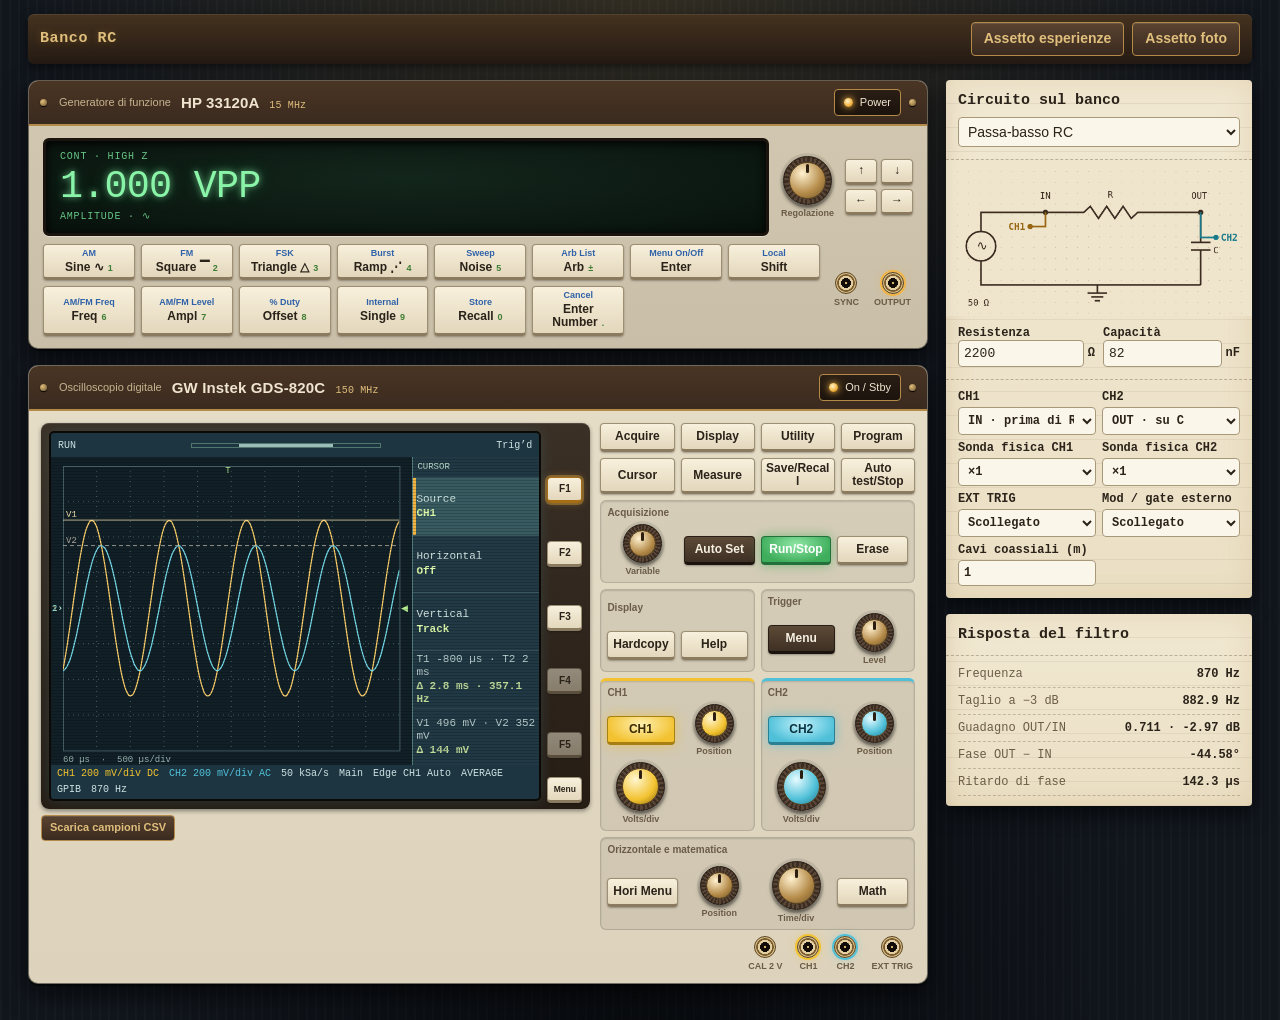
==== commit 9bde6266: "Rende Banco RC installabile e verifica la fisica con SciPy Aggiunge manifest, icone e service worker" ====
--- a/index.html
+++ b/index.html
@@ -4,9 +4,14 @@
     <meta charset="utf-8" />
     <meta name="viewport" content="width=device-width,initial-scale=1" />
     <title>Banco RC · Laboratorio di misure</title>
+    <meta name="theme-color" content="#3a2a1f" />
+    <link rel="manifest" href="manifest.webmanifest" />
+    <link rel="icon" href="icons/icon.svg" type="image/svg+xml" />
+    <link rel="apple-touch-icon" href="icons/icon-192.png" />
     <link rel="stylesheet" href="style.css" />
     <script defer src="physics.js"></script>
     <script defer src="bench.js"></script>
+    <script defer src="pwa.js"></script>
   </head>
   <body>
     <main class="bench">
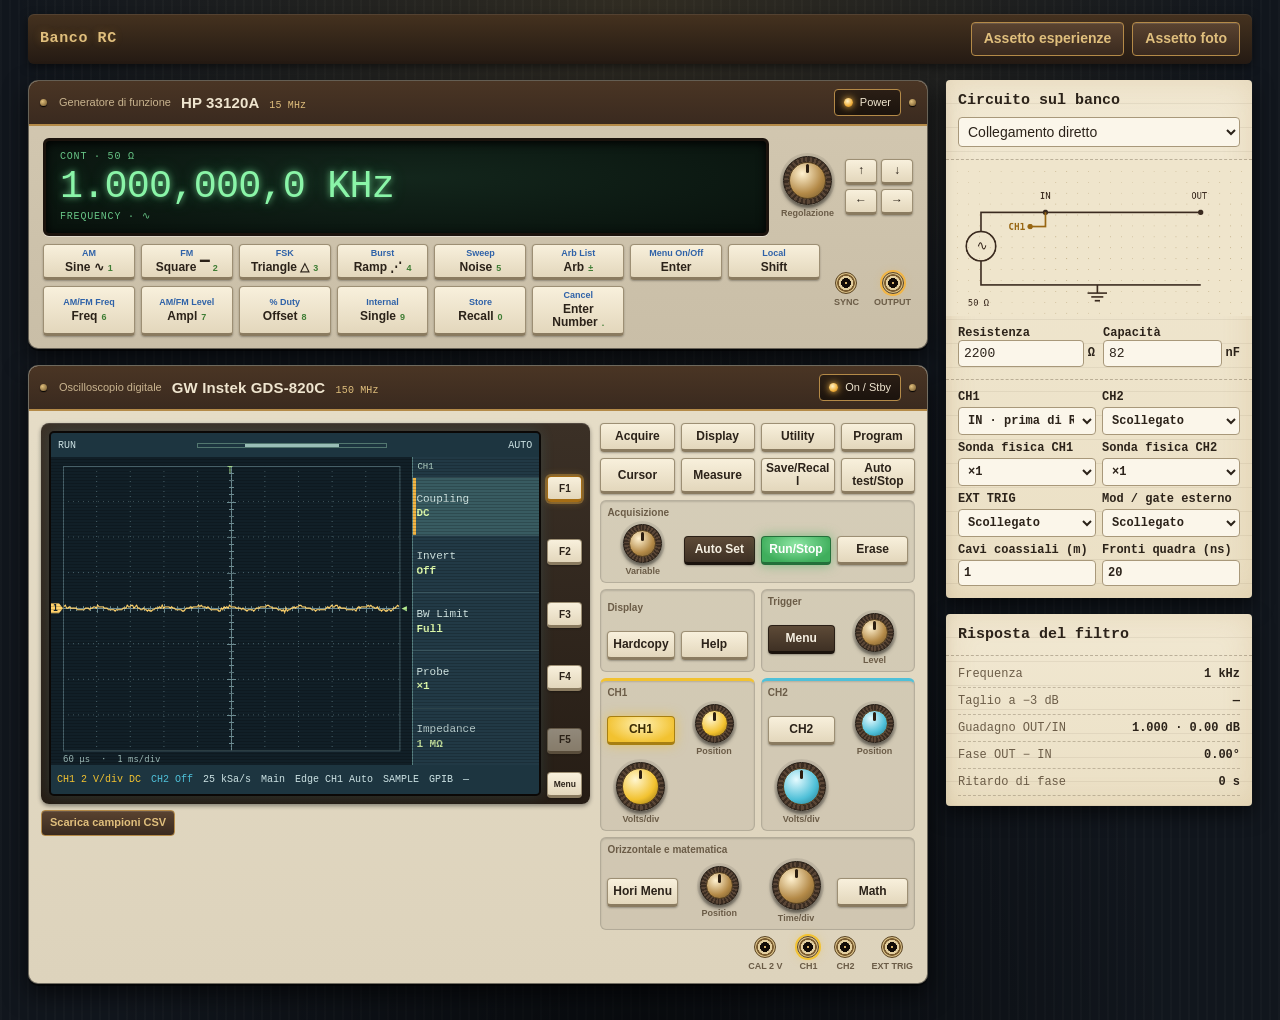
==== commit 70f0ee42: "Accorcia il titolo e allarga il margine laterale su telefono Co-Authored-By: Claude Opus 5.5 <norepl" ====
--- a/index.html
+++ b/index.html
@@ -3,7 +3,7 @@
   <head>
     <meta charset="utf-8" />
     <meta name="viewport" content="width=device-width,initial-scale=1" />
-    <title>Banco RC · Laboratorio di misure</title>
+    <title>Banco RC</title>
     <meta name="theme-color" content="#3a2a1f" />
     <link rel="manifest" href="manifest.webmanifest" />
     <link rel="icon" href="icons/icon.svg" type="image/svg+xml" />
--- a/style.css
+++ b/style.css
@@ -889,7 +889,7 @@
 /* Avvisi: un cartellino che si accende in basso a destra. */
 .notice {
   position: fixed;
-  right: 14px;
+  left: 14px;
   bottom: 14px;
   z-index: 5;
   max-width: min(400px, 90vw);
@@ -966,7 +966,7 @@
 }
 @media (max-width: 620px) {
   .bench {
-    padding: 10px 8px 24px;
+    padding: 10px 16px 24px;
   }
   .toolbar {
     padding: 6px 8px;
